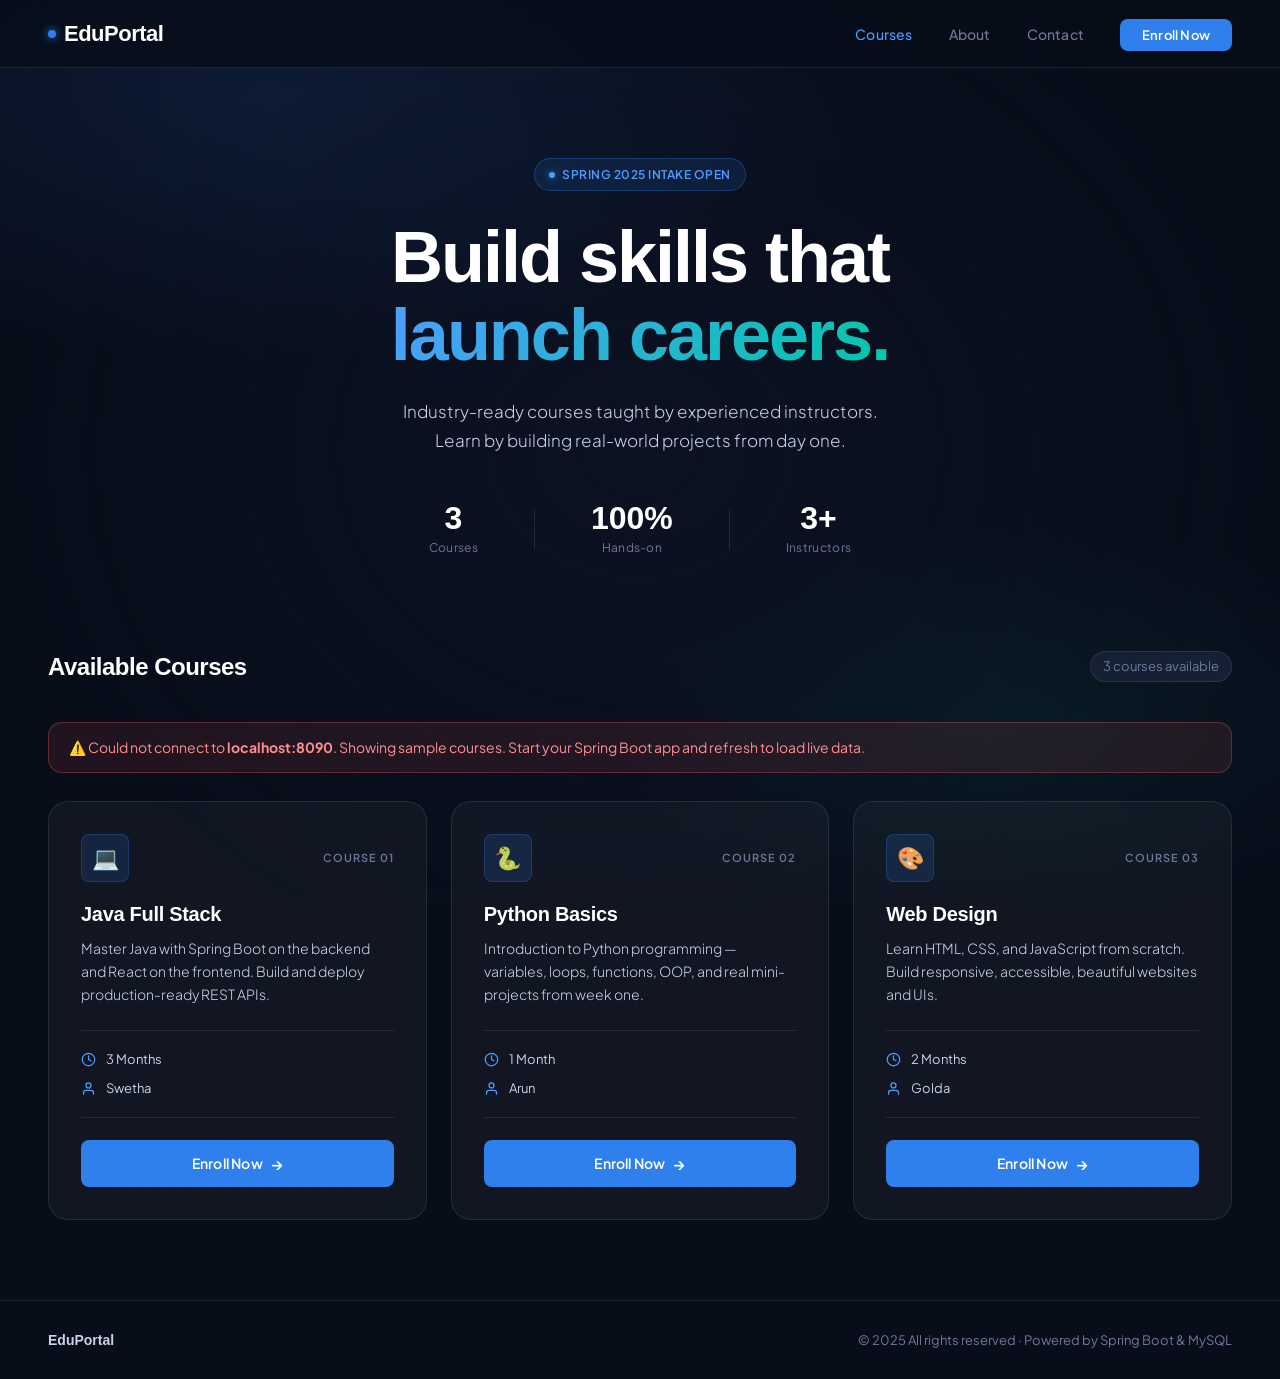
==== src/main/resources/static/index.html @ 9403aa1a "first commit" ====
<!DOCTYPE html>
<html lang="en">
<head>
  <meta charset="UTF-8" />
  <meta name="viewport" content="width=device-width, initial-scale=1.0" />
  <title>EduPortal — Available Courses</title>
  <link rel="stylesheet" href="style.css" />
</head>
<body>

  <!-- NAVBAR -->
  <nav class="navbar">
    <a class="navbar-brand" href="index.html">
      <div class="dot"></div>
      EduPortal
    </a>
    <ul class="navbar-links">
      <li><a href="index.html" class="active">Courses</a></li>
      <li><a href="about.html">About</a></li>
      <li><a href="contact.html">Contact</a></li>
      <li><a href="enrollment.html" class="btn-nav">Enroll Now</a></li>
    </ul>
  </nav>

  <!-- HERO -->
  <section class="hero">
    <div class="hero-badge">Spring 2025 Intake Open</div>
    <h1 class="hero-title">
      Build skills that<br>
      <span class="highlight">launch careers.</span>
    </h1>
    <p class="hero-subtitle">
      Industry-ready courses taught by experienced instructors.
      Learn by building real-world projects from day one.
    </p>
    <div class="hero-stats">
      <div class="stat-item">
        <div class="stat-num" id="stat-courses">—</div>
        <div class="stat-label">Courses</div>
      </div>
      <div class="stat-divider"></div>
      <div class="stat-item">
        <div class="stat-num">100%</div>
        <div class="stat-label">Hands-on</div>
      </div>
      <div class="stat-divider"></div>
      <div class="stat-item">
        <div class="stat-num">3+</div>
        <div class="stat-label">Instructors</div>
      </div>
    </div>
  </section>

  <!-- COURSES -->
  <section class="section">
    <div class="section-header">
      <h2 class="section-title">Available Courses</h2>
      <span class="section-count" id="result-count">Loading…</span>
    </div>

    <div class="error-banner" id="error-banner">
      ⚠️ Could not connect to <strong>localhost:8090</strong>. Showing sample courses.
      Start your Spring Boot app and refresh to load live data.
    </div>

    <div class="loader" id="loader">
      <div class="loader-ring"></div>
      Fetching courses from server…
    </div>

    <div class="course-grid" id="course-grid"></div>
  </section>

  <!-- FOOTER -->
  <footer class="footer">
    <span class="footer-brand">EduPortal</span>
    <span>© 2025 All rights reserved · Powered by Spring Boot &amp; MySQL</span>
  </footer>

  <!-- TOAST -->
  <div class="toast" id="toast">
    <span class="toast-icon">✓</span>
    <span id="toast-msg">Done!</span>
  </div>

  <script>
    const API_BASE = 'http://localhost:8090/api';
    const ICONS    = ['💻', '🐍', '🎨', '📱', '☁️', '🔧', '📊', '🤖'];

    const FALLBACK = [
      { id: 1, title: 'Java Full Stack', instructor: 'Swetha', duration: '3 Months',
        description: 'Master Java with Spring Boot on the backend and React on the frontend. Build and deploy production-ready REST APIs.' },
      { id: 2, title: 'Python Basics',   instructor: 'Arun', duration: '1 Month',
        description: 'Introduction to Python programming — variables, loops, functions, OOP, and real mini-projects from week one.' },
      { id: 3, title: 'Web Design',      instructor: 'Golda', duration: '2 Months',
        description: 'Learn HTML, CSS, and JavaScript from scratch. Build responsive, accessible, beautiful websites and UIs.' },
    ];

    function buildCard(course, index) {
      const icon = ICONS[index % ICONS.length];
      const card = document.createElement('div');
      card.className = 'course-card';
      card.style.animationDelay = (index * 0.1) + 's';
      card.innerHTML = `
        <div class="card-header">
          <div class="card-icon">${icon}</div>
          <span class="card-id">Course ${String(course.id).padStart(2,'0')}</span>
        </div>
        <div class="card-title">${course.title || 'Untitled'}</div>
        <div class="card-desc">${course.description || 'No description provided.'}</div>
        <div class="card-meta">
          <div class="meta-item">
            <svg width="15" height="15" viewBox="0 0 24 24" fill="none" stroke="currentColor"
                 stroke-width="2" stroke-linecap="round" stroke-linejoin="round">
              <circle cx="12" cy="12" r="10"/><polyline points="12 6 12 12 16 14"/>
            </svg>
            <span>${course.duration || '—'}</span>
          </div>
          <div class="meta-item">
            <svg width="15" height="15" viewBox="0 0 24 24" fill="none" stroke="currentColor"
                 stroke-width="2" stroke-linecap="round" stroke-linejoin="round">
              <path d="M20 21v-2a4 4 0 0 0-4-4H8a4 4 0 0 0-4 4v2"/>
              <circle cx="12" cy="7" r="4"/>
            </svg>
            <span>${course.instructor || '—'}</span>
          </div>
        </div>
        <button class="btn btn-primary"
          onclick="goEnroll(${course.id}, '${encodeURIComponent(course.title)}')">
          Enroll Now <span class="btn-icon">→</span>
        </button>
      `;
      return card;
    }

    function renderCourses(courses) {
      const grid = document.getElementById('course-grid');
      grid.innerHTML = '';
      courses.forEach((c, i) => grid.appendChild(buildCard(c, i)));
      document.getElementById('stat-courses').textContent = courses.length;
      document.getElementById('result-count').textContent =
        courses.length + ' course' + (courses.length !== 1 ? 's' : '') + ' available';
    }

    function goEnroll(id, title) {
      window.location.href = `enrollment.html?courseId=${id}&courseTitle=${title}`;
    }

    function showToast(msg) {
      const t = document.getElementById('toast');
      document.getElementById('toast-msg').textContent = msg;
      t.classList.add('show');
      setTimeout(() => t.classList.remove('show'), 3500);
    }

    async function loadCourses() {
      try {
        const res = await fetch(`${API_BASE}/courses`);
        if (!res.ok) throw new Error('HTTP ' + res.status);
        const data = await res.json();
        document.getElementById('loader').style.display = 'none';
        renderCourses(data);
        showToast('Courses loaded from server ✓');
      } catch(e) {
        document.getElementById('loader').style.display = 'none';
        document.getElementById('error-banner').classList.add('show');
        renderCourses(FALLBACK);
      }
    }

    loadCourses();
  </script>
</body>
</html>
---- src/main/resources/static/style.css ----
/* ============================================================
   STYLE.CSS  —  Course Registration Portal
   Aesthetic: Modern dark-navy with electric-blue accents,
   glassmorphism cards, smooth animations
   ============================================================ */

@import url('https://fonts.googleapis.com/css2?family=Clash+Display:wght@400;500;600;700&family=Plus+Jakarta+Sans:wght@300;400;500;600&display=swap');

/* ── RESET & BASE ── */
*, *::before, *::after {
  box-sizing: border-box;
  margin: 0;
  padding: 0;
}

:root {
  --navy:        #080d1a;
  --navy-mid:    #0e1628;
  --navy-light:  #162035;
  --card-bg:     rgba(255,255,255,0.04);
  --card-border: rgba(255,255,255,0.09);
  --blue:        #2f80ed;
  --blue-bright: #4f9dff;
  --blue-glow:   rgba(47,128,237,0.25);
  --teal:        #00c9a7;
  --white:       #ffffff;
  --off-white:   #c8d3e8;
  --muted:       #6b7a99;
  --danger:      #ff5c5c;
  --success:     #00c9a7;
  --font-display: 'Clash Display', sans-serif;
  --font-body:    'Plus Jakarta Sans', sans-serif;
  --radius-sm:   8px;
  --radius-md:   14px;
  --radius-lg:   20px;
  --transition:  0.25s ease;
}

html { scroll-behavior: smooth; }

body {
  font-family: var(--font-body);
  background-color: var(--navy);
  color: var(--white);
  min-height: 100vh;
  line-height: 1.6;
  overflow-x: hidden;
}

/* ── BACKGROUND MESH ── */
body::before {
  content: '';
  position: fixed;
  inset: 0;
  background:
    radial-gradient(ellipse 80% 50% at 20% 10%, rgba(47,128,237,0.12) 0%, transparent 60%),
    radial-gradient(ellipse 60% 40% at 80% 80%, rgba(0,201,167,0.07) 0%, transparent 55%),
    radial-gradient(ellipse 50% 60% at 50% 50%, rgba(14,22,40,0.6) 0%, transparent 100%);
  pointer-events: none;
  z-index: 0;
}

body > * { position: relative; z-index: 1; }

/* ── SCROLLBAR ── */
::-webkit-scrollbar { width: 6px; }
::-webkit-scrollbar-track { background: var(--navy-mid); }
::-webkit-scrollbar-thumb { background: var(--navy-light); border-radius: 3px; }
::-webkit-scrollbar-thumb:hover { background: var(--blue); }

/* ── NAVBAR ── */
.navbar {
  display: flex;
  align-items: center;
  justify-content: space-between;
  padding: 0 48px;
  height: 68px;
  background: rgba(8,13,26,0.85);
  backdrop-filter: blur(16px);
  -webkit-backdrop-filter: blur(16px);
  border-bottom: 1px solid var(--card-border);
  position: sticky;
  top: 0;
  z-index: 200;
}

.navbar-brand {
  font-family: var(--font-display);
  font-size: 22px;
  font-weight: 700;
  color: var(--white);
  text-decoration: none;
  letter-spacing: -0.5px;
  display: flex;
  align-items: center;
  gap: 8px;
}

.navbar-brand .dot {
  width: 8px;
  height: 8px;
  background: var(--blue);
  border-radius: 50%;
  box-shadow: 0 0 10px var(--blue);
  animation: pulse-dot 2s ease-in-out infinite;
}

@keyframes pulse-dot {
  0%, 100% { opacity: 1; transform: scale(1); }
  50%       { opacity: 0.6; transform: scale(0.8); }
}

.navbar-links {
  display: flex;
  align-items: center;
  gap: 36px;
  list-style: none;
}

.navbar-links a {
  font-size: 14px;
  font-weight: 500;
  color: var(--muted);
  text-decoration: none;
  transition: color var(--transition);
  letter-spacing: 0.2px;
}

.navbar-links a:hover { color: var(--white); }

.navbar-links a.active { color: var(--blue-bright); }

.btn-nav {
  background: var(--blue);
  color: var(--white) !important;
  padding: 8px 22px;
  border-radius: var(--radius-sm);
  font-weight: 600 !important;
  font-size: 13px !important;
  transition: background var(--transition), box-shadow var(--transition) !important;
}

.btn-nav:hover {
  background: var(--blue-bright) !important;
  box-shadow: 0 0 20px var(--blue-glow);
  color: var(--white) !important;
}

/* ── HERO ── */
.hero {
  padding: 90px 48px 70px;
  text-align: center;
  position: relative;
}

.hero-badge {
  display: inline-flex;
  align-items: center;
  gap: 7px;
  background: rgba(47,128,237,0.12);
  border: 1px solid rgba(47,128,237,0.3);
  color: var(--blue-bright);
  font-size: 12px;
  font-weight: 600;
  padding: 6px 14px;
  border-radius: 20px;
  letter-spacing: 0.5px;
  text-transform: uppercase;
  margin-bottom: 28px;
  animation: fadeDown 0.6s ease both;
}

.hero-badge::before {
  content: '';
  width: 6px; height: 6px;
  background: var(--blue-bright);
  border-radius: 50%;
  box-shadow: 0 0 8px var(--blue);
}

.hero-title {
  font-family: var(--font-display);
  font-size: clamp(40px, 6vw, 72px);
  font-weight: 700;
  line-height: 1.08;
  letter-spacing: -2px;
  color: var(--white);
  margin-bottom: 22px;
  animation: fadeDown 0.6s 0.1s ease both;
}

.hero-title .highlight {
  background: linear-gradient(135deg, var(--blue-bright), var(--teal));
  -webkit-background-clip: text;
  -webkit-text-fill-color: transparent;
  background-clip: text;
}

.hero-subtitle {
  font-size: 17px;
  color: var(--off-white);
  font-weight: 300;
  max-width: 520px;
  margin: 0 auto 48px;
  line-height: 1.7;
  animation: fadeDown 0.6s 0.2s ease both;
}

.hero-stats {
  display: flex;
  align-items: center;
  justify-content: center;
  gap: 56px;
  animation: fadeDown 0.6s 0.3s ease both;
}

.stat-item { text-align: center; }

.stat-num {
  font-family: var(--font-display);
  font-size: 32px;
  font-weight: 700;
  color: var(--white);
  line-height: 1;
}

.stat-label {
  font-size: 12px;
  color: var(--muted);
  margin-top: 4px;
  letter-spacing: 0.3px;
}

.stat-divider {
  width: 1px;
  height: 40px;
  background: var(--card-border);
}

/* ── SECTION ── */
.section {
  padding: 20px 48px 80px;
}

.section-header {
  display: flex;
  align-items: center;
  justify-content: space-between;
  margin-bottom: 36px;
}

.section-title {
  font-family: var(--font-display);
  font-size: 24px;
  font-weight: 600;
  letter-spacing: -0.5px;
}

.section-count {
  font-size: 13px;
  color: var(--muted);
  background: var(--navy-light);
  padding: 4px 12px;
  border-radius: 20px;
  border: 1px solid var(--card-border);
}

/* ── LOADER ── */
.loader {
  display: flex;
  flex-direction: column;
  align-items: center;
  gap: 16px;
  padding: 80px 0;
  color: var(--muted);
  font-size: 14px;
}

.loader-ring {
  width: 40px; height: 40px;
  border: 3px solid var(--navy-light);
  border-top-color: var(--blue);
  border-radius: 50%;
  animation: spin 0.8s linear infinite;
}

@keyframes spin { to { transform: rotate(360deg); } }

/* ── ERROR BANNER ── */
.error-banner {
  display: none;
  background: rgba(255,92,92,0.1);
  border: 1px solid rgba(255,92,92,0.3);
  border-radius: var(--radius-md);
  padding: 14px 20px;
  font-size: 14px;
  color: #ff8f8f;
  margin-bottom: 28px;
  line-height: 1.5;
}
.error-banner.show { display: block; }

/* ── COURSE GRID ── */
.course-grid {
  display: grid;
  grid-template-columns: repeat(auto-fill, minmax(320px, 1fr));
  gap: 24px;
}

/* ── COURSE CARD ── */
.course-card {
  background: var(--card-bg);
  border: 1px solid var(--card-border);
  border-radius: var(--radius-lg);
  padding: 32px;
  display: flex;
  flex-direction: column;
  gap: 0;
  backdrop-filter: blur(10px);
  -webkit-backdrop-filter: blur(10px);
  transition: transform var(--transition), border-color var(--transition), box-shadow var(--transition);
  animation: fadeUp 0.5s ease both;
  overflow: hidden;
  position: relative;
}

.course-card::before {
  content: '';
  position: absolute;
  top: 0; left: 0; right: 0;
  height: 2px;
  background: linear-gradient(90deg, var(--blue), var(--teal));
  opacity: 0;
  transition: opacity var(--transition);
}

.course-card:hover {
  transform: translateY(-6px);
  border-color: rgba(47,128,237,0.35);
  box-shadow: 0 24px 48px rgba(0,0,0,0.4), 0 0 0 1px rgba(47,128,237,0.15);
}

.course-card:hover::before { opacity: 1; }

@keyframes fadeUp {
  from { opacity: 0; transform: translateY(24px); }
  to   { opacity: 1; transform: translateY(0); }
}

.card-header {
  display: flex;
  align-items: center;
  justify-content: space-between;
  margin-bottom: 20px;
}

.card-icon {
  width: 48px; height: 48px;
  border-radius: var(--radius-sm);
  background: rgba(47,128,237,0.15);
  border: 1px solid rgba(47,128,237,0.25);
  display: flex;
  align-items: center;
  justify-content: center;
  font-size: 22px;
}

.card-id {
  font-size: 11px;
  font-weight: 600;
  color: var(--muted);
  letter-spacing: 1px;
  text-transform: uppercase;
}

.card-title {
  font-family: var(--font-display);
  font-size: 20px;
  font-weight: 600;
  line-height: 1.25;
  letter-spacing: -0.3px;
  margin-bottom: 10px;
  color: var(--white);
}

.card-desc {
  font-size: 14px;
  color: var(--off-white);
  font-weight: 300;
  line-height: 1.65;
  flex: 1;
  margin-bottom: 24px;
}

.card-meta {
  display: flex;
  flex-direction: column;
  gap: 8px;
  padding: 18px 0;
  border-top: 1px solid var(--card-border);
  border-bottom: 1px solid var(--card-border);
  margin-bottom: 22px;
}

.meta-item {
  display: flex;
  align-items: center;
  gap: 10px;
  font-size: 13px;
  color: var(--off-white);
}

.meta-item svg {
  color: var(--blue-bright);
  flex-shrink: 0;
}

/* ── BUTTONS ── */
.btn {
  display: inline-flex;
  align-items: center;
  justify-content: center;
  gap: 8px;
  padding: 13px 24px;
  border-radius: var(--radius-sm);
  font-family: var(--font-body);
  font-size: 14px;
  font-weight: 600;
  cursor: pointer;
  transition: all var(--transition);
  border: none;
  text-decoration: none;
  letter-spacing: 0.2px;
}

.btn-primary {
  background: var(--blue);
  color: var(--white);
  width: 100%;
}

.btn-primary:hover {
  background: var(--blue-bright);
  box-shadow: 0 8px 24px var(--blue-glow);
  transform: translateY(-1px);
}

.btn-primary:active { transform: scale(0.98); }

.btn-secondary {
  background: var(--navy-light);
  color: var(--off-white);
  border: 1px solid var(--card-border);
}

.btn-secondary:hover {
  background: rgba(255,255,255,0.08);
  color: var(--white);
  border-color: rgba(255,255,255,0.2);
}

.btn-success {
  background: linear-gradient(135deg, #00c9a7, #00a88d);
  color: var(--white);
  width: 100%;
}

.btn-success:hover {
  box-shadow: 0 8px 24px rgba(0,201,167,0.3);
  transform: translateY(-1px);
}

.btn-icon {
  font-size: 16px;
  transition: transform var(--transition);
}

.btn:hover .btn-icon { transform: translateX(3px); }

/* ── FOOTER ── */
.footer {
  border-top: 1px solid var(--card-border);
  padding: 28px 48px;
  display: flex;
  align-items: center;
  justify-content: space-between;
  font-size: 13px;
  color: var(--muted);
}

.footer-brand {
  font-family: var(--font-display);
  font-weight: 600;
  color: var(--off-white);
  font-size: 14px;
}

/* ── FORM ELEMENTS ── */
.form-group {
  margin-bottom: 22px;
}

.form-label {
  display: block;
  font-size: 12px;
  font-weight: 600;
  color: var(--muted);
  letter-spacing: 0.5px;
  text-transform: uppercase;
  margin-bottom: 8px;
}

.form-input {
  width: 100%;
  padding: 13px 16px;
  background: rgba(255,255,255,0.04);
  border: 1px solid var(--card-border);
  border-radius: var(--radius-sm);
  font-family: var(--font-body);
  font-size: 14px;
  color: var(--white);
  outline: none;
  transition: border-color var(--transition), background var(--transition), box-shadow var(--transition);
  -webkit-appearance: none;
}

.form-input::placeholder { color: var(--muted); }

.form-input:focus {
  border-color: var(--blue);
  background: rgba(47,128,237,0.06);
  box-shadow: 0 0 0 3px rgba(47,128,237,0.12);
}

.form-input.is-error { border-color: var(--danger); box-shadow: 0 0 0 3px rgba(255,92,92,0.12); }

.form-input[readonly] {
  background: rgba(255,255,255,0.02);
  color: var(--muted);
  cursor: default;
  border-color: rgba(255,255,255,0.05);
}

.form-hint {
  display: none;
  font-size: 12px;
  color: var(--danger);
  margin-top: 6px;
}
.form-hint.show { display: block; }

/* ── TOAST ── */
.toast {
  position: fixed;
  bottom: 32px;
  right: 32px;
  background: var(--navy-light);
  border: 1px solid var(--card-border);
  border-radius: var(--radius-md);
  padding: 16px 22px;
  font-size: 14px;
  color: var(--white);
  display: flex;
  align-items: center;
  gap: 10px;
  box-shadow: 0 16px 40px rgba(0,0,0,0.5);
  transform: translateY(80px);
  opacity: 0;
  transition: transform 0.35s cubic-bezier(0.34,1.56,0.64,1), opacity 0.35s ease;
  z-index: 999;
  max-width: 360px;
}
.toast.show { transform: translateY(0); opacity: 1; }
.toast-icon { font-size: 18px; }

/* ── ANIMATIONS ── */
@keyframes fadeDown {
  from { opacity: 0; transform: translateY(-16px); }
  to   { opacity: 1; transform: translateY(0); }
}

/* ── RESPONSIVE ── */
@media (max-width: 768px) {
  .navbar { padding: 0 20px; }
  .navbar-links { display: none; }
  .hero { padding: 60px 20px 48px; }
  .hero-stats { gap: 28px; }
  .stat-num { font-size: 24px; }
  .section { padding: 16px 20px 60px; }
  .course-grid { grid-template-columns: 1fr; gap: 16px; }
  .footer { padding: 20px; flex-direction: column; gap: 8px; text-align: center; }
}
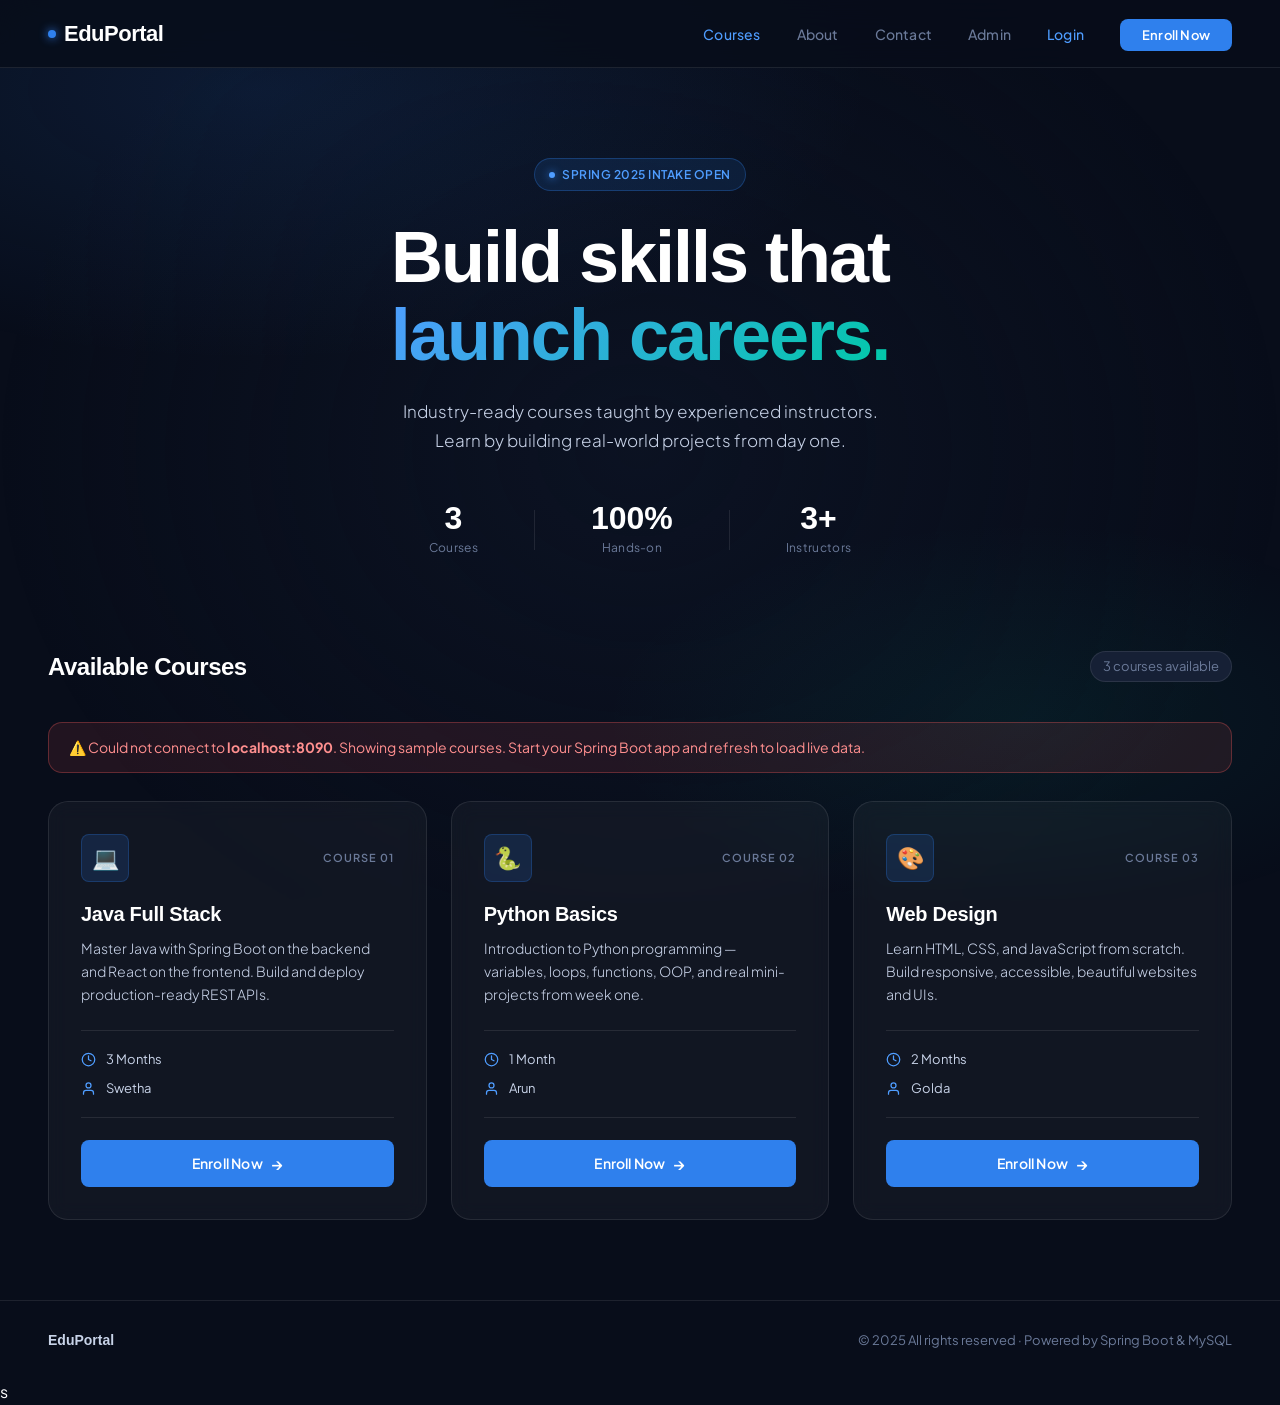
==== commit f6938b63: "update API URL to live Railway URL" ====
--- a/src/main/resources/static/index.html
+++ b/src/main/resources/static/index.html
@@ -18,6 +18,8 @@
       <li><a href="index.html" class="active">Courses</a></li>
       <li><a href="about.html">About</a></li>
       <li><a href="contact.html">Contact</a></li>
+      <li><a href="admin.html">Admin</a></li>
+      <li id="nav-auth"></li>
       <li><a href="enrollment.html" class="btn-nav">Enroll Now</a></li>
     </ul>
   </nav>
@@ -84,7 +86,7 @@
   </div>
 
   <script>
-    const API_BASE = 'http://localhost:8090/api';
+    const API_BASE = 'https://studentcourseregistration-production.up.railway.app/api';
     const ICONS    = ['💻', '🐍', '🎨', '📱', '☁️', '🔧', '📊', '🤖'];
 
     const FALLBACK = [
@@ -169,6 +171,26 @@
     }
 
     loadCourses();
+
+    // ── Nav auth state ──
+    (function() {
+      const navAuth = document.getElementById('nav-auth');
+      if (!navAuth) return;
+      const name = localStorage.getItem('userName');
+      if (name) {
+        navAuth.innerHTML = `<a href="#" onclick="logout()" style="color:var(--muted);font-size:14px;font-weight:500;text-decoration:none;">Hi, ${name.split(' ')[0]} · Logout</a>`;
+      } else {
+        navAuth.innerHTML = `<a href="login.html" style="color:var(--blue-bright);font-size:14px;font-weight:500;text-decoration:none;">Login</a>`;
+      }
+    })();
+
+    function logout() {
+      localStorage.removeItem('userId');
+      localStorage.removeItem('userName');
+      localStorage.removeItem('userEmail');
+      localStorage.removeItem('userRole');
+      window.location.href = 'login.html';
+    }
   </script>
 </body>
-</html>+</html>s
